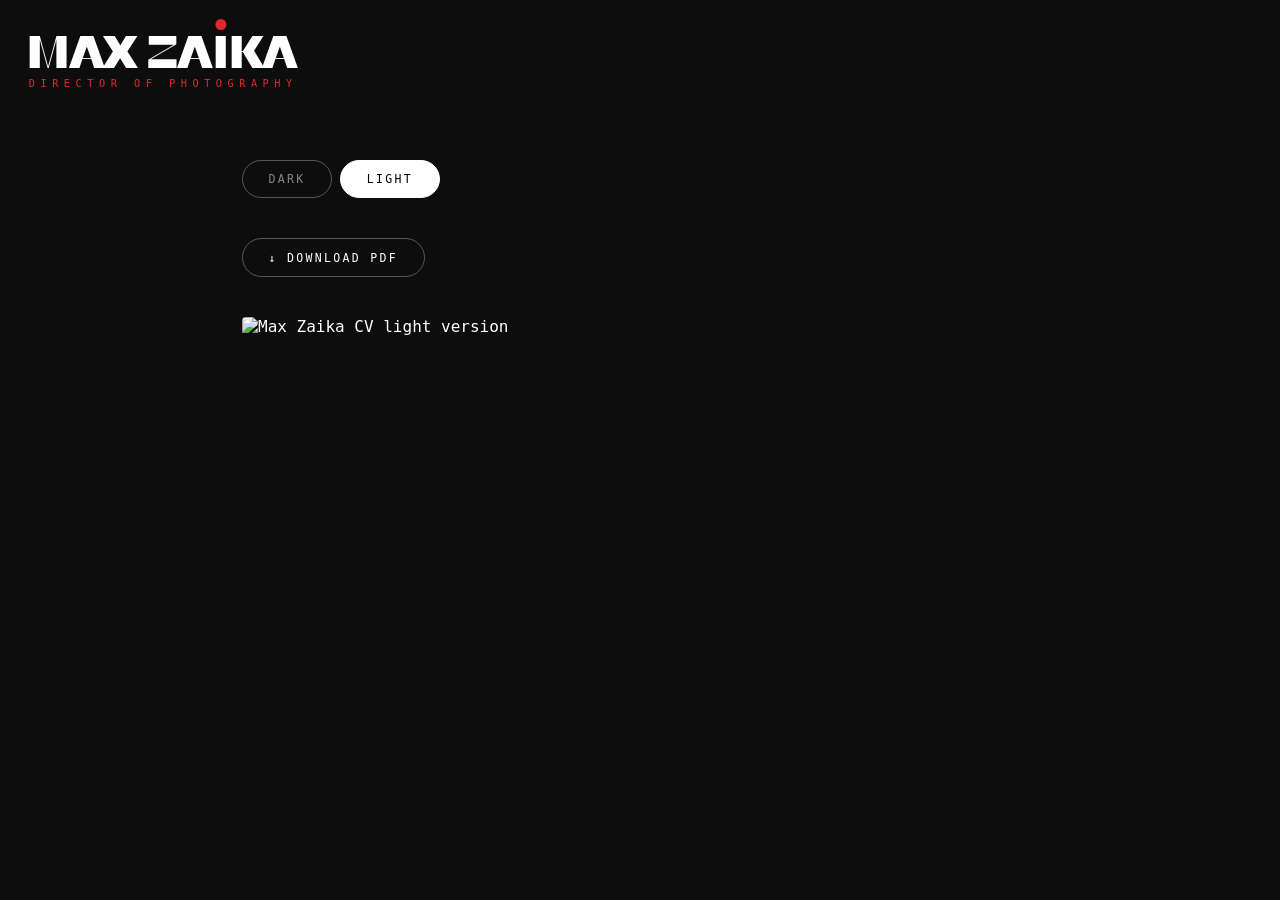
==== cv.html @ ea449856 "Add files via upload" ====
<!DOCTYPE html>
<html lang="en">
<head>
  <meta charset="UTF-8" />
  <meta name="viewport" content="width=device-width, initial-scale=1.0" />
  <title>CV — Max Zaika</title>
  <style>
    @font-face {
      font-family: "KyivType Sans";
      src: url('./fonts/KyivType2020-14-12/KyivType-NoVariable/OTF/KyivTypeSans-Black-.otf') format('opentype');
      font-weight: 900;
      font-style: normal;
    }
    @import url('https://fonts.googleapis.com/css2?family=IBM+Plex+Mono:wght@400;500;600&display=swap');

    *, *::before, *::after { box-sizing: border-box; }

    html, body {
      margin: 0;
      padding: 0;
      background: #0d0d0d;
      color: #fff;
      font-family: "IBM Plex Mono", monospace;
    }

    .cv-header {
      position: fixed;
      top: 1.5rem;
      left: 1.5rem;
      z-index: 50;
      text-decoration: none;
      display: flex;
      flex-direction: column;
      align-items: flex-start;
    }

    .cv-header__title {
      font-family: "KyivType Sans", "Arial Narrow", Arial, sans-serif;
      font-size: clamp(1.7rem, 3.2vw, 3.1rem);
      font-weight: 900;
      color: #fff;
      letter-spacing: -0.045em;
      line-height: 0.9;
      text-transform: uppercase;
      margin: 0 0 0 -0.06em;
      display: inline-block;
    }

    .cv-header__i-anchor {
      position: relative;
      display: inline-block;
    }

    .cv-header__kicker {
      position: absolute;
      left: 58%;
      bottom: calc(100% + 0.12rem);
      transform: translateX(-50%);
      pointer-events: none;
    }

    .cv-header__kicker::before {
      content: "";
      display: block;
      width: 0.32rem;
      height: 0.32rem;
      border-radius: 999px;
      background: #e1272f;
      animation: recPulse 2s ease-in-out infinite;
    }

    .cv-header__role {
      font-family: "IBM Plex Mono", monospace;
      font-size: clamp(0.64rem, 0.8vw, 0.82rem);
      font-weight: 500;
      color: #e1272f;
      letter-spacing: 0.42em;
      text-transform: uppercase;
      white-space: nowrap;
      margin: 0.42rem 0 0;
    }

    @keyframes recPulse {
      0%   { opacity: 0; }
      16%  { opacity: 0; }
      52%  { opacity: 1; }
      85%  { opacity: 0; }
      100% { opacity: 0; }
    }

    @media (min-width: 768px) {
      .cv-header { top: 1.8rem; left: 1.8rem; }
      .cv-header__title { font-size: clamp(2.1rem, 3.6vw, 3.6rem); }
      .cv-header__role { letter-spacing: 0.54em; }
      .cv-header__kicker { left: 57%; bottom: calc(100% - 0.1rem); }
      .cv-header__kicker::before { width: 0.7rem; height: 0.7rem; }
    }

    .cv-content {
      padding: 10rem 2rem 6rem;
      max-width: 860px;
      margin: 0 auto;
    }

    .cv-toggle {
      display: flex;
      gap: 0.5rem;
      margin-bottom: 2.5rem;
    }

    .cv-toggle__btn {
      font-family: "IBM Plex Mono", monospace;
      font-size: 0.72rem;
      letter-spacing: 0.2em;
      text-transform: uppercase;
      padding: 0.7rem 1.6rem;
      border-radius: 50px;
      border: 1px solid rgba(255,255,255,0.3);
      background: transparent;
      color: rgba(255,255,255,0.5);
      cursor: pointer;
      transition: all 0.2s;
    }

    .cv-toggle__btn.is-active {
      background: #fff;
      color: #000;
      border-color: #fff;
    }

    .cv-download {
      display: none;
      gap: 1rem;
      margin-bottom: 2.5rem;
      flex-wrap: wrap;
    }

    .cv-download.is-visible {
      display: flex;
    }

    .cv-download__btn {
      font-family: "IBM Plex Mono", monospace;
      font-size: 0.72rem;
      letter-spacing: 0.2em;
      text-transform: uppercase;
      text-decoration: none;
      padding: 0.7rem 1.6rem;
      border-radius: 50px;
      border: 1px solid rgba(255,255,255,0.3);
      color: #fff;
      transition: background 0.2s, color 0.2s;
    }

    .cv-download__btn:hover {
      background: #fff;
      color: #000;
    }

    .cv-image {
      display: none;
      width: 100%;
      height: auto;
      border-radius: 4px;
    }

    .cv-image.is-visible {
      display: block;
    }
  </style>
</head>
<body>

  <a href="index.html" class="cv-header" aria-label="Back to home">
    <span class="cv-header__title">
      MAX ZA<span class="cv-header__i-anchor">I<span class="cv-header__kicker" aria-hidden="true"></span></span>KA
    </span>
    <span class="cv-header__role">DIRECTOR OF PHOTOGRAPHY</span>
  </a>

  <div class="cv-content">

    <div class="cv-toggle">
      <button class="cv-toggle__btn" data-version="dark">DARK</button>
      <button class="cv-toggle__btn is-active" data-version="light">LIGHT</button>
    </div>

    <div class="cv-download" id="downloadDark">
      <a class="cv-download__btn" href="./assets/cv/CV_ZAIKA_DoP_ENG_dark.pdf" download="CV_MaxZaika_ENG_dark.pdf">
        ↓ DOWNLOAD PDF
      </a>
    </div>

    <div class="cv-download is-visible" id="downloadLight">
      <a class="cv-download__btn" href="./assets/cv/CV_ZAIKA_DoP_ENG_light.pdf" download="CV_MaxZaika_ENG_light.pdf">
        ↓ DOWNLOAD PDF
      </a>
    </div>

    <img
      class="cv-image"
      id="imgDark"
      src="./assets/cv/png/CV_ZAIKA_DoP_ENG_dark.png"
      alt="Max Zaika CV dark version"
    />
    <img
      class="cv-image is-visible"
      id="imgLight"
      src="./assets/cv/png/CV_ZAIKA_DoP_ENG_light.png"
      alt="Max Zaika CV light version"
    />

  </div>

  <script>
    const toggleBtns = document.querySelectorAll('.cv-toggle__btn');
    const imgDark = document.getElementById('imgDark');
    const imgLight = document.getElementById('imgLight');
    const dlDark = document.getElementById('downloadDark');
    const dlLight = document.getElementById('downloadLight');

    toggleBtns.forEach(btn => {
      btn.addEventListener('click', () => {
        toggleBtns.forEach(b => b.classList.remove('is-active'));
        btn.classList.add('is-active');

        const v = btn.dataset.version;
        if (v === 'dark') {
          imgDark.classList.add('is-visible');
          imgLight.classList.remove('is-visible');
          dlDark.classList.add('is-visible');
          dlLight.classList.remove('is-visible');
        } else {
          imgLight.classList.add('is-visible');
          imgDark.classList.remove('is-visible');
          dlLight.classList.add('is-visible');
          dlDark.classList.remove('is-visible');
        }
      });
    });
  </script>

</body>
</html>
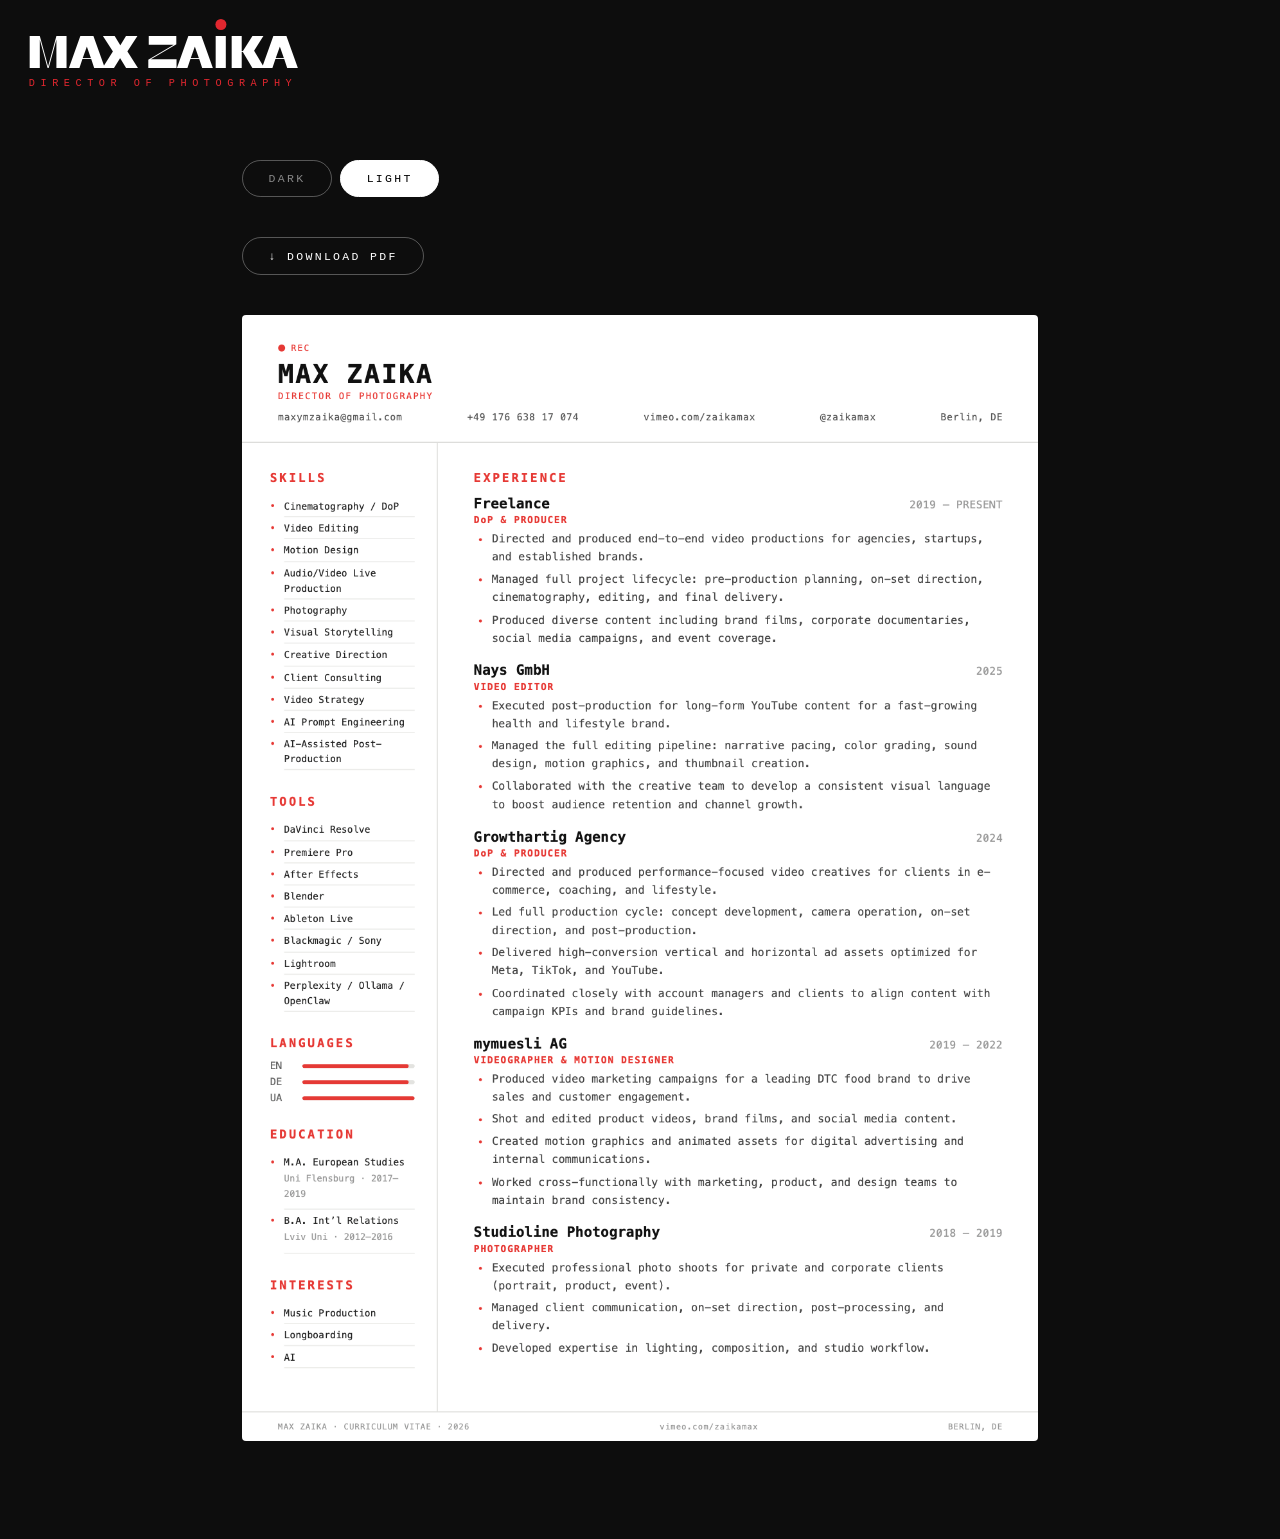
==== commit 4de21464: "Install Vercel Web Analytics ## Vercel Web Analytics Installation  Successfully configured Vercel We" ====
--- a/cv.html
+++ b/cv.html
@@ -4,6 +4,10 @@
   <meta charset="UTF-8" />
   <meta name="viewport" content="width=device-width, initial-scale=1.0" />
   <title>CV — Max Zaika</title>
+  <script>
+    window.va = window.va || function () { (window.vaq = window.vaq || []).push(arguments); };
+  </script>
+  <script defer src="/_vercel/insights/script.js"></script>
   <style>
     @font-face {
       font-family: "KyivType Sans";
